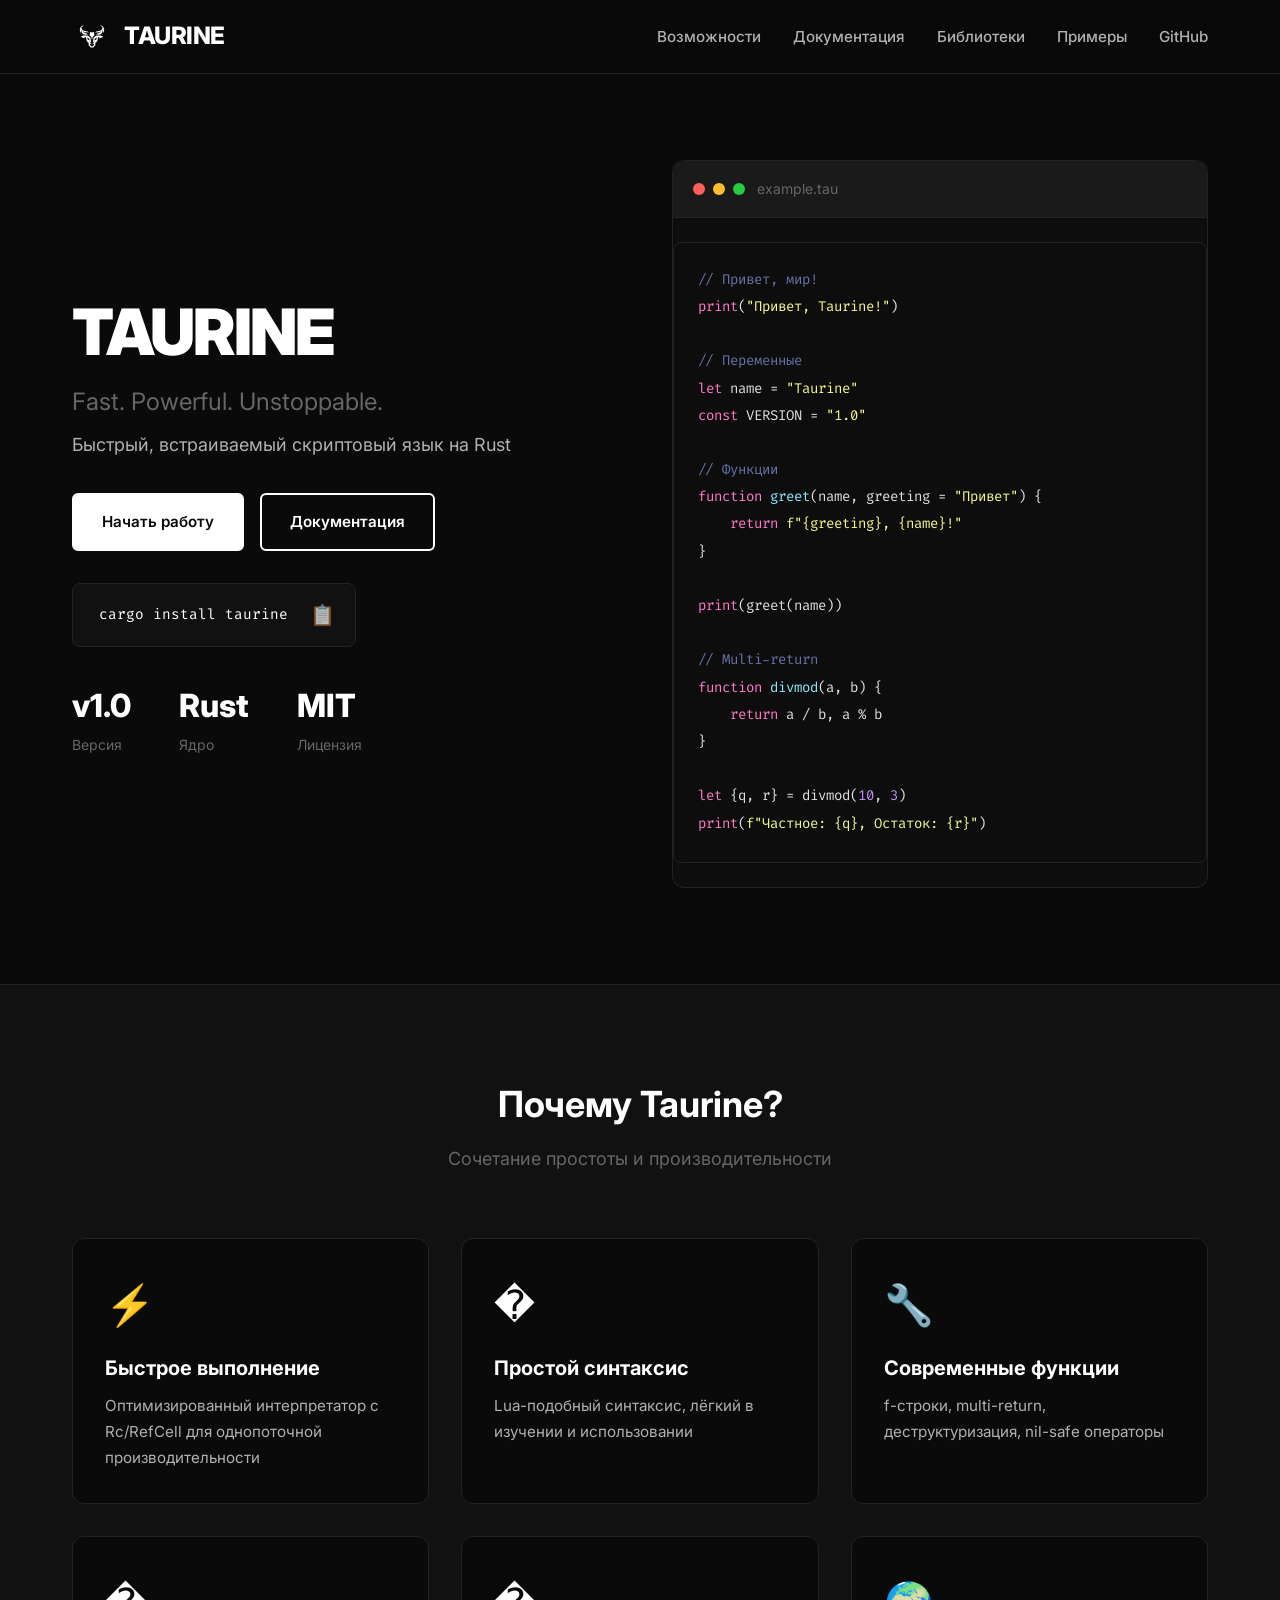
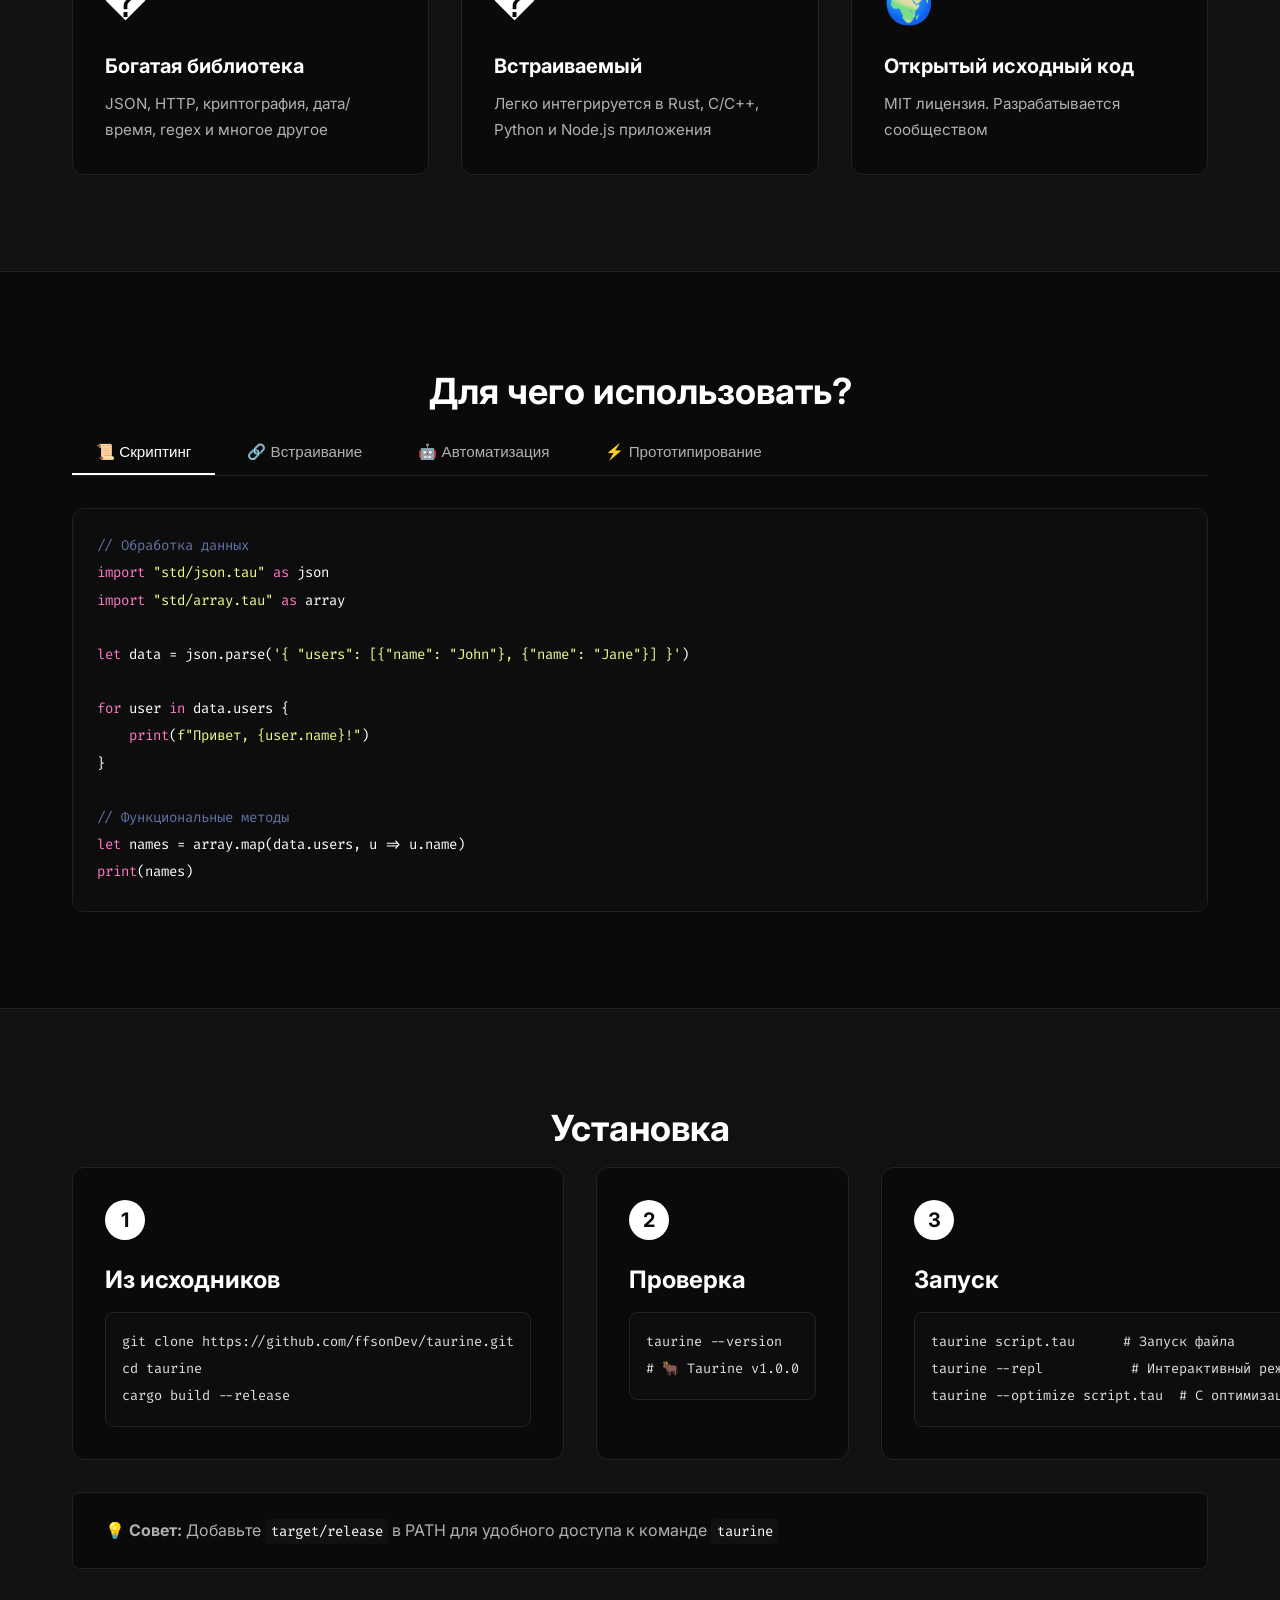
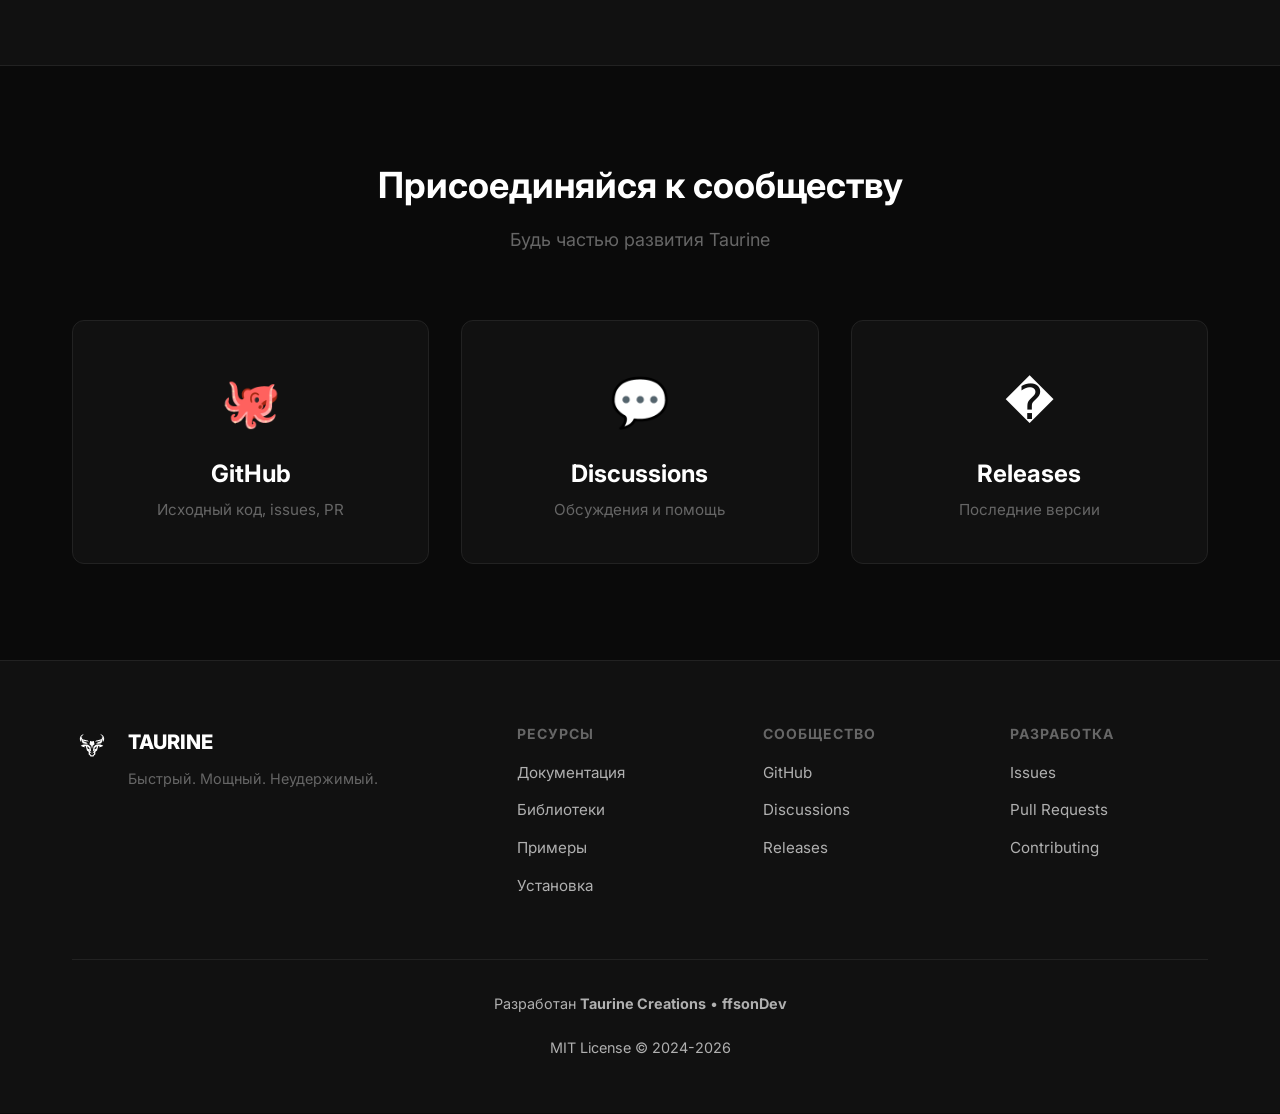
==== index.html @ 2ccf36e0 "Commit" ====
<!DOCTYPE html>
<html lang="ru">
<head>
    <meta charset="UTF-8">
    <meta name="viewport" content="width=device-width, initial-scale=1.0">
    <title>Taurine — Быстрый скриптовый язык на Rust</title>
    <meta name="description" content="Taurine — быстрый, встраиваемый скриптовый язык, реализованный на Rust. Простота Lua, производительность Rust.">
    <link rel="preconnect" href="https://fonts.googleapis.com">
    <link href="https://fonts.googleapis.com/css2?family=Inter:wght@400;500;600;700;800;900&family=Fira+Code:wght@400;500&display=swap" rel="stylesheet">
    <link rel="stylesheet" href="assets/css/style.css">
</head>
<body>
    <!-- Navigation -->
    <nav class="navbar">
        <div class="container">
            <a href="index.html" class="logo">
                <img src="assets/images/logo.svg" alt="Taurine Logo" class="logo-icon">
                <span>TAURINE</span>
            </a>
            <button class="mobile-menu-btn" onclick="toggleMenu()">☰</button>
            <ul class="nav-links" id="navLinks">
                <li><a href="#features">Возможности</a></li>
                <li><a href="docs/index.html">Документация</a></li>
                <li><a href="packages/index.html">Библиотеки</a></li>
                <li><a href="examples/index.html">Примеры</a></li>
                <li><a href="https://github.com/ffsonDev/taurine" target="_blank">GitHub</a></li>
            </ul>
        </div>
    </nav>

    <!-- Hero Section -->
    <section class="hero">
        <div class="container">
            <div class="hero-content">
                <h1 class="hero-title">TAURINE</h1>
                <p class="hero-tagline">Fast. Powerful. Unstoppable.</p>
                <p class="hero-subtitle">Быстрый, встраиваемый скриптовый язык на Rust</p>

                <div class="hero-buttons">
                    <a href="#install" class="btn btn-primary">Начать работу</a>
                    <a href="docs/index.html" class="btn btn-secondary">Документация</a>
                </div>

                <div class="install-command">
                    <code>cargo install taurine</code>
                    <button class="copy-btn" onclick="copyToClipboard(this)" title="Копировать">📋</button>
                </div>

                <div class="hero-stats">
                    <div class="stat">
                        <span class="stat-value">v1.0</span>
                        <span class="stat-label">Версия</span>
                    </div>
                    <div class="stat">
                        <span class="stat-value">Rust</span>
                        <span class="stat-label">Ядро</span>
                    </div>
                    <div class="stat">
                        <span class="stat-value">MIT</span>
                        <span class="stat-label">Лицензия</span>
                    </div>
                </div>
            </div>

            <div class="hero-code">
                <div class="code-header">
                    <div class="code-dots">
                        <span class="dot red"></span>
                        <span class="dot yellow"></span>
                        <span class="dot green"></span>
                    </div>
                    <span class="code-title">example.tau</span>
                </div>
                <pre><code class="language-taurine"><span class="comment">// Привет, мир!</span>
<span class="keyword">print</span>(<span class="string">"Привет, Taurine!"</span>)

<span class="comment">// Переменные</span>
<span class="keyword">let</span> name = <span class="string">"Taurine"</span>
<span class="keyword">const</span> VERSION = <span class="string">"1.0"</span>

<span class="comment">// Функции</span>
<span class="keyword">function</span> <span class="function">greet</span>(name, greeting = <span class="string">"Привет"</span>) {
    <span class="keyword">return</span> <span class="string">f"{greeting}, {name}!"</span>
}

<span class="keyword">print</span>(greet(name))

<span class="comment">// Multi-return</span>
<span class="keyword">function</span> <span class="function">divmod</span>(a, b) {
    <span class="keyword">return</span> a / b, a % b
}

<span class="keyword">let</span> {q, r} = divmod(<span class="number">10</span>, <span class="number">3</span>)
<span class="keyword">print</span>(<span class="string">f"Частное: {q}, Остаток: {r}"</span>)</code></pre>
            </div>
        </div>
    </section>

    <!-- Features Section -->
    <section id="features" class="features">
        <div class="container">
            <h2 class="section-title">Почему Taurine?</h2>
            <p class="section-subtitle">Сочетание простоты и производительности</p>

            <div class="features-grid">
                <div class="feature-card">
                    <div class="feature-icon">⚡</div>
                    <h3>Быстрое выполнение</h3>
                    <p>Оптимизированный интерпретатор с Rc/RefCell для однопоточной производительности</p>
                </div>

                <div class="feature-card">
                    <div class="feature-icon">�</div>
                    <h3>Простой синтаксис</h3>
                    <p>Lua-подобный синтаксис, лёгкий в изучении и использовании</p>
                </div>

                <div class="feature-card">
                    <div class="feature-icon">🔧</div>
                    <h3>Современные функции</h3>
                    <p>f-строки, multi-return, деструктуризация, nil-safe операторы</p>
                </div>

                <div class="feature-card">
                    <div class="feature-icon">�</div>
                    <h3>Богатая библиотека</h3>
                    <p>JSON, HTTP, криптография, дата/время, regex и многое другое</p>
                </div>

                <div class="feature-card">
                    <div class="feature-icon">�</div>
                    <h3>Встраиваемый</h3>
                    <p>Легко интегрируется в Rust, C/C++, Python и Node.js приложения</p>
                </div>

                <div class="feature-card">
                    <div class="feature-icon">🌍</div>
                    <h3>Открытый исходный код</h3>
                    <p>MIT лицензия. Разрабатывается сообществом</p>
                </div>
            </div>
        </div>
    </section>

    <!-- Code Examples Section -->
    <section class="examples-preview">
        <div class="container">
            <h2 class="section-title">Для чего использовать?</h2>

            <div class="tabs">
                <button class="tab-btn active" data-tab="scripting">📜 Скриптинг</button>
                <button class="tab-btn" data-tab="embedding">🔗 Встраивание</button>
                <button class="tab-btn" data-tab="automation">🤖 Автоматизация</button>
                <button class="tab-btn" data-tab="prototyping">⚡ Прототипирование</button>
            </div>

            <div class="tab-content">
                <div id="scripting" class="tab-pane active">
                    <div class="code-window">
                        <pre><code class="language-taurine"><span class="comment">// Обработка данных</span>
<span class="keyword">import</span> <span class="string">"std/json.tau"</span> <span class="keyword">as</span> json
<span class="keyword">import</span> <span class="string">"std/array.tau"</span> <span class="keyword">as</span> array

<span class="keyword">let</span> data = json.parse(<span class="string">'{ "users": [{"name": "John"}, {"name": "Jane"}] }'</span>)

<span class="keyword">for</span> user <span class="keyword">in</span> data.users {
    <span class="keyword">print</span>(<span class="string">f"Привет, {user.name}!"</span>)
}

<span class="comment">// Функциональные методы</span>
<span class="keyword">let</span> names = array.map(data.users, u => u.name)
<span class="keyword">print</span>(names)</code></pre>
                    </div>
                </div>

                <div id="embedding" class="tab-pane">
                    <div class="code-window">
                        <pre><code class="language-rust"><span class="comment">// Встраивание в Rust</span>
<span class="keyword">use</span> taurine::Interpreter;

<span class="keyword">fn</span> <span class="function">main</span>() -> Result&lt;(), String&gt; {
    <span class="keyword">let</span> <span class="keyword">mut</span> vm = Interpreter::new();

    <span class="comment">// Зарегистрировать Rust функцию</span>
    vm.register_fn(<span class="string">"rust_add"</span>, |a, b| a + b)?;

    <span class="comment">// Выполнить Taurine код</span>
    vm.run(<span class="string">r#"
        let result = rust_add(10, 20)
        print(f"Результат: {result}")
    "#</span>)?;

    <span class="prelude">Ok</span>(())
}</code></pre>
                    </div>
                </div>

                <div id="automation" class="tab-pane">
                    <div class="code-window">
                        <pre><code class="language-taurine"><span class="comment">// Автоматический бэкап</span>
<span class="keyword">import</span> <span class="string">"std/io.tau"</span> <span class="keyword">as</span> io
<span class="keyword">import</span> <span class="string">"std/date.tau"</span> <span class="keyword">as</span> date

<span class="keyword">let</span> backup_name = <span class="string">"backup_"</span> + date.format(date.now(), <span class="string">"%Y%m%d_%H%M%S"</span>) + <span class="string">".zip"</span>

io.copy(<span class="string">"data/"</span>, <span class="string">"backups/"</span> + backup_name)
<span class="keyword">print</span>(<span class="string">f"Бэкап создан: {backup_name}"</span>)</code></pre>
                    </div>
                </div>

                <div id="prototyping" class="tab-pane">
                    <div class="code-window">
                        <pre><code class="language-taurine"><span class="comment">// Быстрый прототип алгоритма</span>
<span class="keyword">function</span> <span class="function">quicksort</span>(arr) {
    <span class="keyword">if</span> #arr &lt;= <span class="number">1</span> { <span class="keyword">return</span> arr }

    <span class="keyword">let</span> pivot = arr[#arr / <span class="number">2</span>]
    <span class="keyword">let</span> left = []
    <span class="keyword">let</span> right = []

    <span class="keyword">for</span> i <span class="keyword">in</span> <span class="number">0</span>..#arr {
        <span class="keyword">if</span> i != #arr / <span class="number">2</span> {
            <span class="keyword">if</span> arr[i] &lt; pivot {
                array.push(left, arr[i])
            } <span class="keyword">else</span> {
                array.push(right, arr[i])
            }
        }
    }

    <span class="keyword">return</span> quicksort(left) + [pivot] + quicksort(right)
}</code></pre>
                    </div>
                </div>
            </div>
        </div>
    </section>

    <!-- Installation Section -->
    <section id="install" class="installation">
        <div class="container">
            <h2 class="section-title">Установка</h2>

            <div class="install-steps">
                <div class="install-step">
                    <div class="step-number">1</div>
                    <h3>Из исходников</h3>
                    <div class="code-block">
                        <pre><code>git clone https://github.com/ffsonDev/taurine.git
cd taurine
cargo build --release</code></pre>
                    </div>
                </div>

                <div class="install-step">
                    <div class="step-number">2</div>
                    <h3>Проверка</h3>
                    <div class="code-block">
                        <pre><code>taurine --version
# 🐂 Taurine v1.0.0</code></pre>
                    </div>
                </div>

                <div class="install-step">
                    <div class="step-number">3</div>
                    <h3>Запуск</h3>
                    <div class="code-block">
                        <pre><code>taurine script.tau      # Запуск файла
taurine --repl           # Интерактивный режим
taurine --optimize script.tau  # С оптимизацией</code></pre>
                    </div>
                </div>
            </div>

            <div class="install-note">
                <p>💡 <strong>Совет:</strong> Добавьте <code>target/release</code> в PATH для удобного доступа к команде <code>taurine</code></p>
            </div>
        </div>
    </section>

    <!-- Community Section -->
    <section class="community">
        <div class="container">
            <h2 class="section-title">Присоединяйся к сообществу</h2>
            <p class="section-subtitle">Будь частью развития Taurine</p>

            <div class="community-links">
                <a href="https://github.com/ffsonDev/taurine" class="community-card" target="_blank">
                    <div class="community-icon">🐙</div>
                    <h3>GitHub</h3>
                    <p>Исходный код, issues, PR</p>
                </a>

                <a href="https://github.com/ffsonDev/taurine/discussions" class="community-card" target="_blank">
                    <div class="community-icon">💬</div>
                    <h3>Discussions</h3>
                    <p>Обсуждения и помощь</p>
                </a>

                <a href="https://github.com/ffsonDev/taurine/releases" class="community-card" target="_blank">
                    <div class="community-icon">�</div>
                    <h3>Releases</h3>
                    <p>Последние версии</p>
                </a>
            </div>
        </div>
    </section>

    <!-- Footer -->
    <footer class="footer">
        <div class="container">
            <div class="footer-content">
                <div class="footer-brand">
                    <img src="assets/images/logo.svg" alt="Taurine Logo" class="logo-icon" style="width: 40px; height: 40px;">
                    <div class="footer-brand-text">
                        <span class="brand-name">TAURINE</span>
                        <p>Быстрый. Мощный. Неудержимый.</p>
                    </div>
                </div>

                <div class="footer-links">
                    <h4>Ресурсы</h4>
                    <a href="docs/index.html">Документация</a>
                    <a href="packages/index.html">Библиотеки</a>
                    <a href="examples/index.html">Примеры</a>
                    <a href="#install">Установка</a>
                </div>

                <div class="footer-links">
                    <h4>Сообщество</h4>
                    <a href="https://github.com/ffsonDev/taurine" target="_blank">GitHub</a>
                    <a href="https://github.com/ffsonDev/taurine/discussions" target="_blank">Discussions</a>
                    <a href="https://github.com/ffsonDev/taurine/releases" target="_blank">Releases</a>
                </div>

                <div class="footer-links">
                    <h4>Разработка</h4>
                    <a href="https://github.com/ffsonDev/taurine/issues" target="_blank">Issues</a>
                    <a href="https://github.com/ffsonDev/taurine/pulls" target="_blank">Pull Requests</a>
                    <a href="https://github.com/ffsonDev/taurine/blob/main/docs/CONTRIBUTING.md" target="_blank">Contributing</a>
                </div>
            </div>

            <div class="footer-bottom">
                <p>Разработан <strong>Taurine Creations</strong> • <strong>ffsonDev</strong></p>
                <p>MIT License © 2024-2026</p>
            </div>
        </div>
    </footer>

    <script src="assets/js/main.js"></script>
</body>
</html>
---- assets/css/style.css ----
/* Taurine Documentation - Dark Theme (Black & White) */

:root {
    --bg-primary: #0a0a0a;
    --bg-secondary: #111111;
    --bg-tertiary: #1a1a1a;
    --text-primary: #ffffff;
    --text-secondary: #b0b0b0;
    --text-muted: #666666;
    --border-color: #222222;
    --code-bg: #0d0d0d;
    --code-text: #e0e0e0;
    --accent: #ffffff;
    --link: #ffffff;
    --link-hover: #b0b0b0;
}

* {
    margin: 0;
    padding: 0;
    box-sizing: border-box;
}

html {
    scroll-behavior: smooth;
}

body {
    font-family: 'Inter', -apple-system, BlinkMacSystemFont, 'Segoe UI', Roboto, sans-serif;
    background: var(--bg-primary);
    color: var(--text-primary);
    line-height: 1.7;
    font-size: 16px;
}

/* Typography */
h1, h2, h3, h4, h5, h6 {
    font-weight: 700;
    line-height: 1.3;
    margin-bottom: 1rem;
    color: var(--text-primary);
}

h1 { font-size: 3rem; }
h2 { font-size: 2.25rem; }
h3 { font-size: 1.5rem; }
h4 { font-size: 1.25rem; }

p {
    margin-bottom: 1.25rem;
    color: var(--text-secondary);
}

a {
    color: var(--link);
    text-decoration: underline;
    text-underline-offset: 3px;
    transition: color 0.2s;
}

a:hover {
    color: var(--link-hover);
}

/* Container */
.container {
    max-width: 1200px;
    margin: 0 auto;
    padding: 0 2rem;
}

/* Navigation */
.navbar {
    position: fixed;
    top: 0;
    left: 0;
    right: 0;
    background: rgba(10, 10, 10, 0.95);
    backdrop-filter: blur(10px);
    border-bottom: 1px solid var(--border-color);
    z-index: 1000;
    padding: 1rem 0;
}

.navbar .container {
    display: flex;
    justify-content: space-between;
    align-items: center;
}

.logo {
    display: flex;
    align-items: center;
    gap: 0.75rem;
    text-decoration: none;
    color: var(--text-primary);
    font-weight: 800;
    font-size: 1.5rem;
    letter-spacing: -0.5px;
}

.logo:hover {
    color: var(--text-primary);
}

.logo-icon {
    width: 40px;
    height: 40px;
    fill: var(--text-primary);
}

.nav-links {
    display: flex;
    list-style: none;
    gap: 2rem;
}

.nav-links a {
    text-decoration: none;
    color: var(--text-secondary);
    font-weight: 500;
    font-size: 0.95rem;
    transition: color 0.2s;
}

.nav-links a:hover {
    color: var(--text-primary);
}

.mobile-menu-btn {
    display: none;
    background: none;
    border: none;
    font-size: 1.5rem;
    cursor: pointer;
    color: var(--text-primary);
}

/* Hero Section */
.hero {
    padding: 10rem 0 6rem;
    background: var(--bg-primary);
}

.hero .container {
    display: grid;
    grid-template-columns: 1fr 1fr;
    gap: 4rem;
    align-items: center;
}

.hero-title {
    font-size: 4rem;
    font-weight: 900;
    letter-spacing: -2px;
    margin-bottom: 0.5rem;
}

.hero-tagline {
    font-size: 1.5rem;
    color: var(--text-muted);
    margin-bottom: 0.5rem;
}

.hero-subtitle {
    font-size: 1.125rem;
    color: var(--text-secondary);
    margin-bottom: 2rem;
}

.hero-buttons {
    display: flex;
    gap: 1rem;
    margin-bottom: 2rem;
}

.btn {
    display: inline-block;
    padding: 0.875rem 1.75rem;
    border-radius: 6px;
    font-weight: 600;
    font-size: 0.95rem;
    text-decoration: none;
    transition: all 0.2s;
    cursor: pointer;
    border: 2px solid var(--accent);
}

.btn-primary {
    background: var(--accent);
    color: var(--bg-primary);
}

.btn-primary:hover {
    background: var(--text-secondary);
    border-color: var(--text-secondary);
    color: var(--bg-primary);
}

.btn-secondary {
    background: transparent;
    color: var(--accent);
}

.btn-secondary:hover {
    background: var(--bg-secondary);
}

.install-command {
    display: flex;
    align-items: center;
    gap: 1rem;
    background: var(--bg-secondary);
    border: 1px solid var(--border-color);
    padding: 1rem 1.25rem;
    border-radius: 8px;
    max-width: fit-content;
    margin-bottom: 2rem;
}

.install-command code {
    font-family: 'Fira Code', monospace;
    color: var(--text-primary);
    font-size: 0.9rem;
}

.copy-btn {
    background: none;
    border: none;
    cursor: pointer;
    font-size: 1.25rem;
    opacity: 0.7;
    transition: opacity 0.2s;
}

.copy-btn:hover {
    opacity: 1;
}

.hero-stats {
    display: flex;
    gap: 3rem;
}

.stat {
    display: flex;
    flex-direction: column;
}

.stat-value {
    font-size: 2rem;
    font-weight: 800;
    color: var(--text-primary);
}

.stat-label {
    font-size: 0.875rem;
    color: var(--text-muted);
}

/* Code Window */
.hero-code {
    background: var(--code-bg);
    border: 1px solid var(--border-color);
    border-radius: 12px;
    overflow: hidden;
}

.code-header {
    display: flex;
    align-items: center;
    gap: 0.75rem;
    padding: 1rem 1.25rem;
    background: var(--bg-tertiary);
    border-bottom: 1px solid var(--border-color);
}

.code-dots {
    display: flex;
    gap: 0.5rem;
}

.dot {
    width: 12px;
    height: 12px;
    border-radius: 50%;
}

.dot.red { background: #ff5f56; }
.dot.yellow { background: #ffbd2e; }
.dot.green { background: #27ca40; }

.code-title {
    color: var(--text-muted);
    font-size: 0.875rem;
}

.hero-code pre {
    padding: 1.5rem;
    overflow-x: auto;
}

.hero-code code {
    font-family: 'Fira Code', monospace;
    font-size: 0.875rem;
    line-height: 1.8;
    color: var(--code-text);
}

/* Syntax Highlighting - Dark Theme */
.keyword { color: #ff79c6; }
.string { color: #f1fa8c; }
.number { color: #bd93f9; }
.comment { color: #6272a4; }
.function { color: #8be9fd; }

/* Features Section */
.features {
    padding: 6rem 0;
    background: var(--bg-secondary);
    border-top: 1px solid var(--border-color);
    border-bottom: 1px solid var(--border-color);
}

.section-title {
    text-align: center;
    margin-bottom: 1rem;
}

.section-subtitle {
    text-align: center;
    color: var(--text-muted);
    font-size: 1.125rem;
    margin-bottom: 4rem;
}

.features-grid {
    display: grid;
    grid-template-columns: repeat(3, 1fr);
    gap: 2rem;
}

.feature-card {
    background: var(--bg-primary);
    padding: 2rem;
    border-radius: 12px;
    border: 1px solid var(--border-color);
    transition: transform 0.2s, border-color 0.2s;
}

.feature-card:hover {
    transform: translateY(-4px);
    border-color: var(--text-muted);
}

.feature-icon {
    font-size: 2.5rem;
    margin-bottom: 1rem;
}

.feature-card h3 {
    font-size: 1.25rem;
    margin-bottom: 0.75rem;
}

.feature-card p {
    color: var(--text-secondary);
    font-size: 0.95rem;
    margin-bottom: 0;
}

/* Documentation Layout */
.docs-layout {
    display: grid;
    grid-template-columns: 280px 1fr;
    gap: 3rem;
    padding-top: 5rem;
    min-height: 100vh;
}

.docs-sidebar {
    position: sticky;
    top: 5rem;
    height: calc(100vh - 6rem);
    overflow-y: auto;
    padding-right: 1.5rem;
    border-right: 1px solid var(--border-color);
}

.docs-sidebar::-webkit-scrollbar {
    width: 6px;
}

.docs-sidebar::-webkit-scrollbar-track {
    background: var(--bg-secondary);
}

.docs-sidebar::-webkit-scrollbar-thumb {
    background: var(--border-color);
    border-radius: 3px;
}

.sidebar-section {
    margin-bottom: 2rem;
}

.sidebar-title {
    font-size: 0.75rem;
    font-weight: 700;
    text-transform: uppercase;
    letter-spacing: 1px;
    color: var(--text-muted);
    margin-bottom: 1rem;
}

.sidebar-links {
    list-style: none;
}

.sidebar-links li {
    margin-bottom: 0.5rem;
}

.sidebar-links a {
    display: block;
    padding: 0.5rem 0;
    text-decoration: none;
    color: var(--text-secondary);
    font-size: 0.95rem;
    transition: color 0.2s;
}

.sidebar-links a:hover,
.sidebar-links a.active {
    color: var(--text-primary);
}

.docs-content {
    padding: 2rem 0 4rem;
    max-width: 100%;
}

.docs-content h1 {
    margin-bottom: 1.5rem;
    padding-bottom: 1rem;
    border-bottom: 1px solid var(--border-color);
}

.docs-content h2 {
    margin-top: 3rem;
    margin-bottom: 1.5rem;
    padding-bottom: 0.75rem;
    border-bottom: 1px solid var(--border-color);
}

.docs-content h3 {
    margin-top: 2rem;
    margin-bottom: 1rem;
}

/* Code Blocks */
pre {
    background: var(--code-bg);
    color: var(--code-text);
    padding: 1.5rem;
    border-radius: 8px;
    border: 1px solid var(--border-color);
    overflow-x: auto;
    margin: 1.5rem 0;
}

pre code {
    font-family: 'Fira Code', monospace;
    font-size: 0.875rem;
    line-height: 1.8;
}

code {
    font-family: 'Fira Code', monospace;
    font-size: 0.875em;
    background: var(--bg-secondary);
    padding: 0.2em 0.4em;
    border-radius: 4px;
    color: var(--text-primary);
}

pre code {
    background: none;
    padding: 0;
}

/* Tables */
table {
    width: 100%;
    border-collapse: collapse;
    margin: 1.5rem 0;
    font-size: 0.95rem;
}

th, td {
    padding: 0.875rem 1rem;
    text-align: left;
    border-bottom: 1px solid var(--border-color);
}

th {
    background: var(--bg-secondary);
    font-weight: 600;
    color: var(--text-primary);
}

td {
    color: var(--text-secondary);
}

tr:hover {
    background: var(--bg-secondary);
}

/* Examples Preview */
.examples-preview {
    padding: 6rem 0;
    background: var(--bg-primary);
}

.tabs {
    display: flex;
    gap: 0.5rem;
    margin-bottom: 2rem;
    border-bottom: 1px solid var(--border-color);
}

.tab-btn {
    padding: 0.75rem 1.5rem;
    background: none;
    border: none;
    border-bottom: 2px solid transparent;
    cursor: pointer;
    font-size: 0.95rem;
    font-weight: 500;
    color: var(--text-secondary);
    transition: all 0.2s;
}

.tab-btn:hover {
    color: var(--text-primary);
}

.tab-btn.active {
    color: var(--text-primary);
    border-bottom-color: var(--accent);
}

.tab-content {
    position: relative;
}

.tab-pane {
    display: none;
}

.tab-pane.active {
    display: block;
}

.code-window {
    background: var(--code-bg);
    border: 1px solid var(--border-color);
    border-radius: 12px;
    overflow: hidden;
}

.code-window pre {
    margin: 0;
    padding: 1.5rem;
    border: none;
}

/* Installation Section */
.installation {
    padding: 6rem 0;
    background: var(--bg-secondary);
    border-top: 1px solid var(--border-color);
    border-bottom: 1px solid var(--border-color);
}

.install-steps {
    display: grid;
    grid-template-columns: repeat(3, 1fr);
    gap: 2rem;
    margin-bottom: 2rem;
}

.install-step {
    background: var(--bg-primary);
    padding: 2rem;
    border-radius: 12px;
    border: 1px solid var(--border-color);
}

.step-number {
    width: 40px;
    height: 40px;
    background: var(--accent);
    color: var(--bg-primary);
    border-radius: 50%;
    display: flex;
    align-items: center;
    justify-content: center;
    font-weight: 700;
    font-size: 1.25rem;
    margin-bottom: 1.5rem;
}

.install-step h3 {
    margin-bottom: 1rem;
}

.code-block {
    background: var(--code-bg);
    border-radius: 8px;
    padding: 1rem;
    border: 1px solid var(--border-color);
    overflow-x: auto;
}

.code-block pre {
    margin: 0;
    padding: 0;
    background: none;
    border: none;
}

.code-block code {
    color: var(--code-text);
    font-size: 0.85rem;
}

.install-note {
    background: var(--bg-primary);
    padding: 1.5rem 2rem;
    border-radius: 8px;
    border: 1px solid var(--border-color);
}

.install-note p {
    margin: 0;
}

/* Community Section */
.community {
    padding: 6rem 0;
    background: var(--bg-primary);
}

.community-links {
    display: grid;
    grid-template-columns: repeat(3, 1fr);
    gap: 2rem;
    margin-top: 3rem;
}

.community-card {
    display: flex;
    flex-direction: column;
    align-items: center;
    text-align: center;
    padding: 2.5rem 2rem;
    background: var(--bg-secondary);
    border-radius: 12px;
    border: 1px solid var(--border-color);
    text-decoration: none;
    transition: all 0.2s;
}

.community-card:hover {
    transform: translateY(-4px);
    border-color: var(--text-muted);
}

.community-card .community-icon {
    font-size: 3rem;
    margin-bottom: 1rem;
}

.community-card h3 {
    margin-bottom: 0.5rem;
    color: var(--text-primary);
}

.community-card p {
    color: var(--text-muted);
    font-size: 0.95rem;
    margin: 0;
}

/* Footer */
.footer {
    background: var(--bg-secondary);
    color: var(--text-secondary);
    padding: 4rem 0 2rem;
    border-top: 1px solid var(--border-color);
}

.footer-content {
    display: grid;
    grid-template-columns: 2fr 1fr 1fr 1fr;
    gap: 3rem;
    margin-bottom: 3rem;
}

.footer-brand {
    display: flex;
    gap: 1rem;
}

.footer-brand-text .brand-name {
    display: block;
    font-weight: 800;
    font-size: 1.25rem;
    color: var(--text-primary);
    margin-bottom: 0.5rem;
}

.footer-brand-text p {
    color: var(--text-muted);
    font-size: 0.9rem;
    margin: 0;
}

.footer-links h4 {
    font-size: 0.875rem;
    text-transform: uppercase;
    letter-spacing: 1px;
    margin-bottom: 1rem;
    color: var(--text-muted);
}

.footer-links a {
    display: block;
    color: var(--text-secondary);
    text-decoration: none;
    font-size: 0.95rem;
    margin-bottom: 0.75rem;
    transition: color 0.2s;
}

.footer-links a:hover {
    color: var(--text-primary);
}

.footer-bottom {
    padding-top: 2rem;
    border-top: 1px solid var(--border-color);
    text-align: center;
    color: var(--text-muted);
    font-size: 0.9rem;
}

/* Page Header */
.page-header {
    padding: 8rem 0 4rem;
    background: var(--bg-secondary);
    border-bottom: 1px solid var(--border-color);
}

.page-header h1 {
    margin-bottom: 0.5rem;
}

.page-header p {
    color: var(--text-muted);
    font-size: 1.125rem;
    margin: 0;
}

/* Library Grid */
.library-grid {
    display: grid;
    grid-template-columns: repeat(2, 1fr);
    gap: 1.5rem;
    margin: 2rem 0;
}

.library-card {
    background: var(--bg-secondary);
    border: 1px solid var(--border-color);
    border-radius: 8px;
    padding: 1.5rem;
    transition: all 0.2s;
}

.library-card:hover {
    border-color: var(--text-muted);
}

.library-card h3 {
    margin-bottom: 0.5rem;
    font-size: 1.125rem;
}

.library-card code {
    font-size: 0.8rem;
    color: var(--text-muted);
}

.library-card p {
    font-size: 0.95rem;
    margin-bottom: 1rem;
}

.library-card a {
    font-size: 0.9rem;
    font-weight: 500;
}

/* Example Cards */
.example-grid {
    display: grid;
    grid-template-columns: repeat(2, 1fr);
    gap: 1.5rem;
}

.example-card {
    background: var(--bg-secondary);
    border: 1px solid var(--border-color);
    border-radius: 8px;
    overflow: hidden;
    transition: all 0.2s;
}

.example-card:hover {
    border-color: var(--text-muted);
}

.example-card-header {
    padding: 1rem 1.5rem;
    background: var(--bg-tertiary);
    border-bottom: 1px solid var(--border-color);
}

.example-card-header h3 {
    margin: 0;
    font-size: 1rem;
}

.example-card-body {
    padding: 1.5rem;
}

.example-card-body pre {
    margin: 0;
    padding: 1rem;
    font-size: 0.8rem;
    max-height: 300px;
    overflow-y: auto;
}

/* API Reference */
.api-section {
    margin: 3rem 0;
    max-width: 900px;
}

.api-function {
    background: var(--bg-secondary);
    border: 1px solid var(--border-color);
    border-radius: 8px;
    padding: 1.5rem;
    margin: 1.5rem 0;
}

.api-function h4 {
    font-family: 'Fira Code', monospace;
    font-size: 0.95rem;
    margin-bottom: 0.75rem;
}

.api-function code {
    background: var(--code-bg);
    color: var(--code-text);
    padding: 0.2em 0.5em;
    border-radius: 4px;
}

.api-function p {
    font-size: 0.95rem;
    margin-bottom: 1rem;
}

.api-params {
    margin-top: 1rem;
}

.api-params h5 {
    font-size: 0.875rem;
    margin-bottom: 0.5rem;
    color: var(--text-muted);
}

.api-params table {
    font-size: 0.9rem;
    margin: 0;
}

/* Breadcrumb */
.breadcrumb {
    display: flex;
    gap: 0.5rem;
    align-items: center;
    font-size: 0.875rem;
    color: var(--text-muted);
    margin-bottom: 2rem;
}

.breadcrumb a {
    color: var(--text-muted);
}

.breadcrumb .separator {
    opacity: 0.5;
}

/* Mobile Sidebar Toggle */
.mobile-sidebar-toggle {
    display: none;
    position: sticky;
    top: 5rem;
    left: 0;
    right: 0;
    background: var(--bg-secondary);
    border: 1px solid var(--border-color);
    color: var(--text-primary);
    padding: 0.75rem 1rem;
    margin: 0 0 1rem 0;
    border-radius: 8px;
    font-size: 0.95rem;
    font-weight: 500;
    cursor: pointer;
    z-index: 50;
    transition: all 0.2s;
}

.mobile-sidebar-toggle:hover {
    background: var(--bg-tertiary);
    border-color: var(--text-muted);
}

@media (max-width: 768px) {
    .mobile-sidebar-toggle {
        display: block;
    }

    .docs-sidebar {
        display: none;
    }

    .docs-sidebar.active {
        display: block;
    }
}

/* Source Code Modal */
.source-modal {
    display: none;
    position: fixed;
    top: 0;
    left: 0;
    right: 0;
    bottom: 0;
    background: rgba(0, 0, 0, 0.9);
    z-index: 2000;
    overflow: auto;
}

.source-modal.active {
    display: block;
}

.source-modal-content {
    background: var(--bg-primary);
    margin: 2rem auto;
    max-width: 1400px;
    border-radius: 8px;
    overflow: hidden;
    border: 1px solid var(--border-color);
}

.source-modal-header {
    display: flex;
    justify-content: space-between;
    align-items: center;
    padding: 1rem 1.5rem;
    background: var(--bg-secondary);
    border-bottom: 1px solid var(--border-color);
}

.source-modal-header h3 {
    margin: 0;
    font-size: 1rem;
}

.source-close {
    background: none;
    border: none;
    color: var(--text-secondary);
    font-size: 1.5rem;
    cursor: pointer;
}

.source-close:hover {
    color: var(--text-primary);
}

.source-modal-body {
    padding: 0;
}

.source-modal-body pre {
    margin: 0;
    border-radius: 0;
    border: none;
    max-height: 70vh;
    overflow: auto;
}

.source-btn {
    position: fixed;
    bottom: 2rem;
    right: 2rem;
    background: var(--bg-secondary);
    border: 1px solid var(--border-color);
    color: var(--text-secondary);
    padding: 0.75rem 1rem;
    border-radius: 8px;
    cursor: pointer;
    font-size: 0.875rem;
    z-index: 100;
    transition: all 0.2s;
}

.source-btn:hover {
    color: var(--text-primary);
    border-color: var(--text-muted);
}

/* Responsive */
@media (max-width: 1024px) {
    .hero .container {
        grid-template-columns: 1fr;
        gap: 2rem;
    }

    .hero-code {
        order: -1;
    }

    .hero-title {
        font-size: 3rem;
    }

    .features-grid {
        grid-template-columns: repeat(2, 1fr);
        gap: 1.5rem;
    }

    .install-steps {
        grid-template-columns: 1fr;
        gap: 1.5rem;
    }

    .community-links {
        grid-template-columns: 1fr;
        gap: 1.5rem;
    }

    .footer-content {
        grid-template-columns: 1fr 1fr;
        gap: 2rem;
    }

    .library-grid {
        grid-template-columns: 1fr;
    }

    .api-section {
        margin: 2rem 0;
    }
}

@media (max-width: 768px) {
    /* Navigation */
    .nav-links {
        display: none;
        position: absolute;
        top: 100%;
        left: 0;
        right: 0;
        background: var(--bg-primary);
        flex-direction: column;
        padding: 1rem 2rem;
        gap: 1rem;
        border-bottom: 1px solid var(--border-color);
        box-shadow: 0 4px 6px rgba(0, 0, 0, 0.3);
    }

    .nav-links.active {
        display: flex;
    }

    .mobile-menu-btn {
        display: block;
        padding: 0.5rem;
        background: none;
        border: none;
        color: var(--text-primary);
        font-size: 1.5rem;
        cursor: pointer;
    }

    /* Hero */
    .hero {
        padding: 8rem 0 4rem;
    }

    .hero-title {
        font-size: 2.5rem;
        letter-spacing: -1px;
    }

    .hero-tagline {
        font-size: 1.25rem;
    }

    .hero-subtitle {
        font-size: 1rem;
    }

    .hero-buttons {
        flex-direction: column;
        gap: 0.75rem;
    }

    .btn {
        width: 100%;
        text-align: center;
        padding: 0.75rem 1.5rem;
    }

    .install-command {
        flex-wrap: wrap;
        width: 100%;
    }

    .install-command code {
        font-size: 0.8rem;
        word-break: break-all;
    }

    .hero-stats {
        gap: 1.5rem;
    }

    .stat-value {
        font-size: 1.5rem;
    }

    .stat-label {
        font-size: 0.8rem;
    }

    /* Code Window */
    .hero-code {
        font-size: 0.8rem;
    }

    .hero-code pre {
        padding: 1rem;
        font-size: 0.75rem;
    }

    /* Features */
    .features {
        padding: 4rem 0;
    }

    .section-title {
        font-size: 1.75rem;
    }

    .section-subtitle {
        font-size: 1rem;
    }

    .features-grid {
        grid-template-columns: 1fr;
        gap: 1.5rem;
    }

    .feature-card {
        padding: 1.5rem;
    }

    /* Tabs */
    .tabs {
        overflow-x: auto;
        -webkit-overflow-scrolling: touch;
        gap: 0.25rem;
        padding-bottom: 0.5rem;
    }

    .tab-btn {
        padding: 0.5rem 1rem;
        font-size: 0.875rem;
        white-space: nowrap;
    }

    /* Installation */
    .installation {
        padding: 4rem 0;
    }

    .install-steps {
        grid-template-columns: 1fr;
        gap: 1.5rem;
    }

    .install-step {
        padding: 1.5rem;
    }

    .step-number {
        width: 36px;
        height: 36px;
        font-size: 1.125rem;
    }

    .code-block pre {
        font-size: 0.75rem;
    }

    /* Community */
    .community {
        padding: 4rem 0;
    }

    .community-links {
        grid-template-columns: 1fr;
        gap: 1.5rem;
    }

    .community-card {
        padding: 2rem 1.5rem;
    }

    /* Footer */
    .footer {
        padding: 3rem 0 1.5rem;
    }

    .footer-content {
        grid-template-columns: 1fr;
        text-align: center;
        gap: 2rem;
    }

    .footer-brand {
        justify-content: center;
        flex-direction: column;
        align-items: center;
        gap: 0.75rem;
    }

    .footer-links {
        text-align: center;
    }

    .footer-links h4 {
        margin-bottom: 0.75rem;
    }

    .footer-links a {
        margin-bottom: 0.5rem;
    }

    /* Documentation Layout */
    .docs-layout {
        grid-template-columns: 1fr;
        gap: 0;
        padding-top: 4rem;
    }

    .docs-sidebar {
        display: none;
        position: fixed;
        top: 0;
        left: 0;
        right: 0;
        bottom: 0;
        background: var(--bg-primary);
        z-index: 99;
        padding: 5rem 1.5rem 1.5rem;
        overflow-y: auto;
    }

    .docs-sidebar.active {
        display: block;
    }

    .docs-content {
        padding: 1.5rem 1rem 3rem;
    }

    .docs-content h1 {
        font-size: 2rem;
    }

    .docs-content h2 {
        font-size: 1.5rem;
        margin-top: 2rem;
    }

    .docs-content h3 {
        font-size: 1.25rem;
    }

    .breadcrumb {
        font-size: 0.8rem;
        flex-wrap: wrap;
    }

    /* Code Blocks */
    pre {
        padding: 1rem;
        font-size: 0.8rem;
        overflow-x: auto;
        -webkit-overflow-scrolling: touch;
    }

    pre code {
        font-size: 0.75rem;
        min-width: 100%;
    }

    code {
        font-size: 0.8em;
        word-break: break-word;
    }

    /* Tables */
    table {
        font-size: 0.85rem;
        display: block;
        overflow-x: auto;
        -webkit-overflow-scrolling: touch;
    }

    th, td {
        padding: 0.75rem 0.5rem;
    }

    /* Library & Example Grids */
    .library-grid,
    .example-grid {
        grid-template-columns: 1fr;
        gap: 1rem;
    }

    .library-card,
    .example-card {
        padding: 1.25rem;
    }

    .example-card-body pre {
        max-height: 250px;
        font-size: 0.7rem;
    }

    /* API Functions */
    .api-function {
        padding: 1.25rem;
    }

    .api-function h4 {
        font-size: 0.875rem;
    }

    .api-function code {
        font-size: 0.75rem;
        word-break: break-word;
    }

    /* Page Header */
    .page-header {
        padding: 6rem 0 3rem;
    }

    .page-header h1 {
        font-size: 2rem;
    }

    .page-header p {
        font-size: 1rem;
    }

    /* Container */
    .container {
        padding: 0 1rem;
    }
}

@media (max-width: 480px) {
    /* Typography */
    html {
        font-size: 14px;
    }

    .hero-title {
        font-size: 2rem;
    }

    .hero-tagline {
        font-size: 1rem;
    }

    /* Buttons */
    .btn {
        padding: 0.625rem 1.25rem;
        font-size: 0.875rem;
    }

    /* Code */
    .hero-code pre {
        padding: 0.75rem;
        font-size: 0.7rem;
    }

    .code-header {
        padding: 0.75rem 1rem;
    }

    .code-title {
        font-size: 0.8rem;
    }

    .dot {
        width: 10px;
        height: 10px;
    }

    /* Cards */
    .feature-card,
    .library-card,
    .example-card,
    .community-card {
        padding: 1.25rem;
    }

    /* Footer */
    .footer-brand-text .brand-name {
        font-size: 1.125rem;
    }

    .footer-bottom p {
        font-size: 0.8rem;
    }
}

/* Touch-friendly interactive elements */
@media (hover: none) and (pointer: coarse) {
    .btn,
    .tab-btn,
    .copy-btn,
    .mobile-menu-btn,
    .community-card,
    .library-card a,
    .sidebar-links a {
        min-height: 44px;
        min-width: 44px;
    }

    .sidebar-links a {
        padding: 0.75rem 0;
    }
}

/* Print Styles */
@media print {
    .navbar,
    .hero-buttons,
    .install-command,
    .community,
    .footer,
    .mobile-menu-btn {
        display: none;
    }

    .docs-layout {
        display: block;
    }

    .docs-sidebar {
        display: none;
    }

    .docs-content {
        max-width: 100%;
        padding: 0;
    }

    pre {
        page-break-inside: avoid;
        font-size: 8pt;
    }

    a {
        text-decoration: none;
        color: #000;
    }

    body {
        background: #fff;
        color: #000;
    }
}
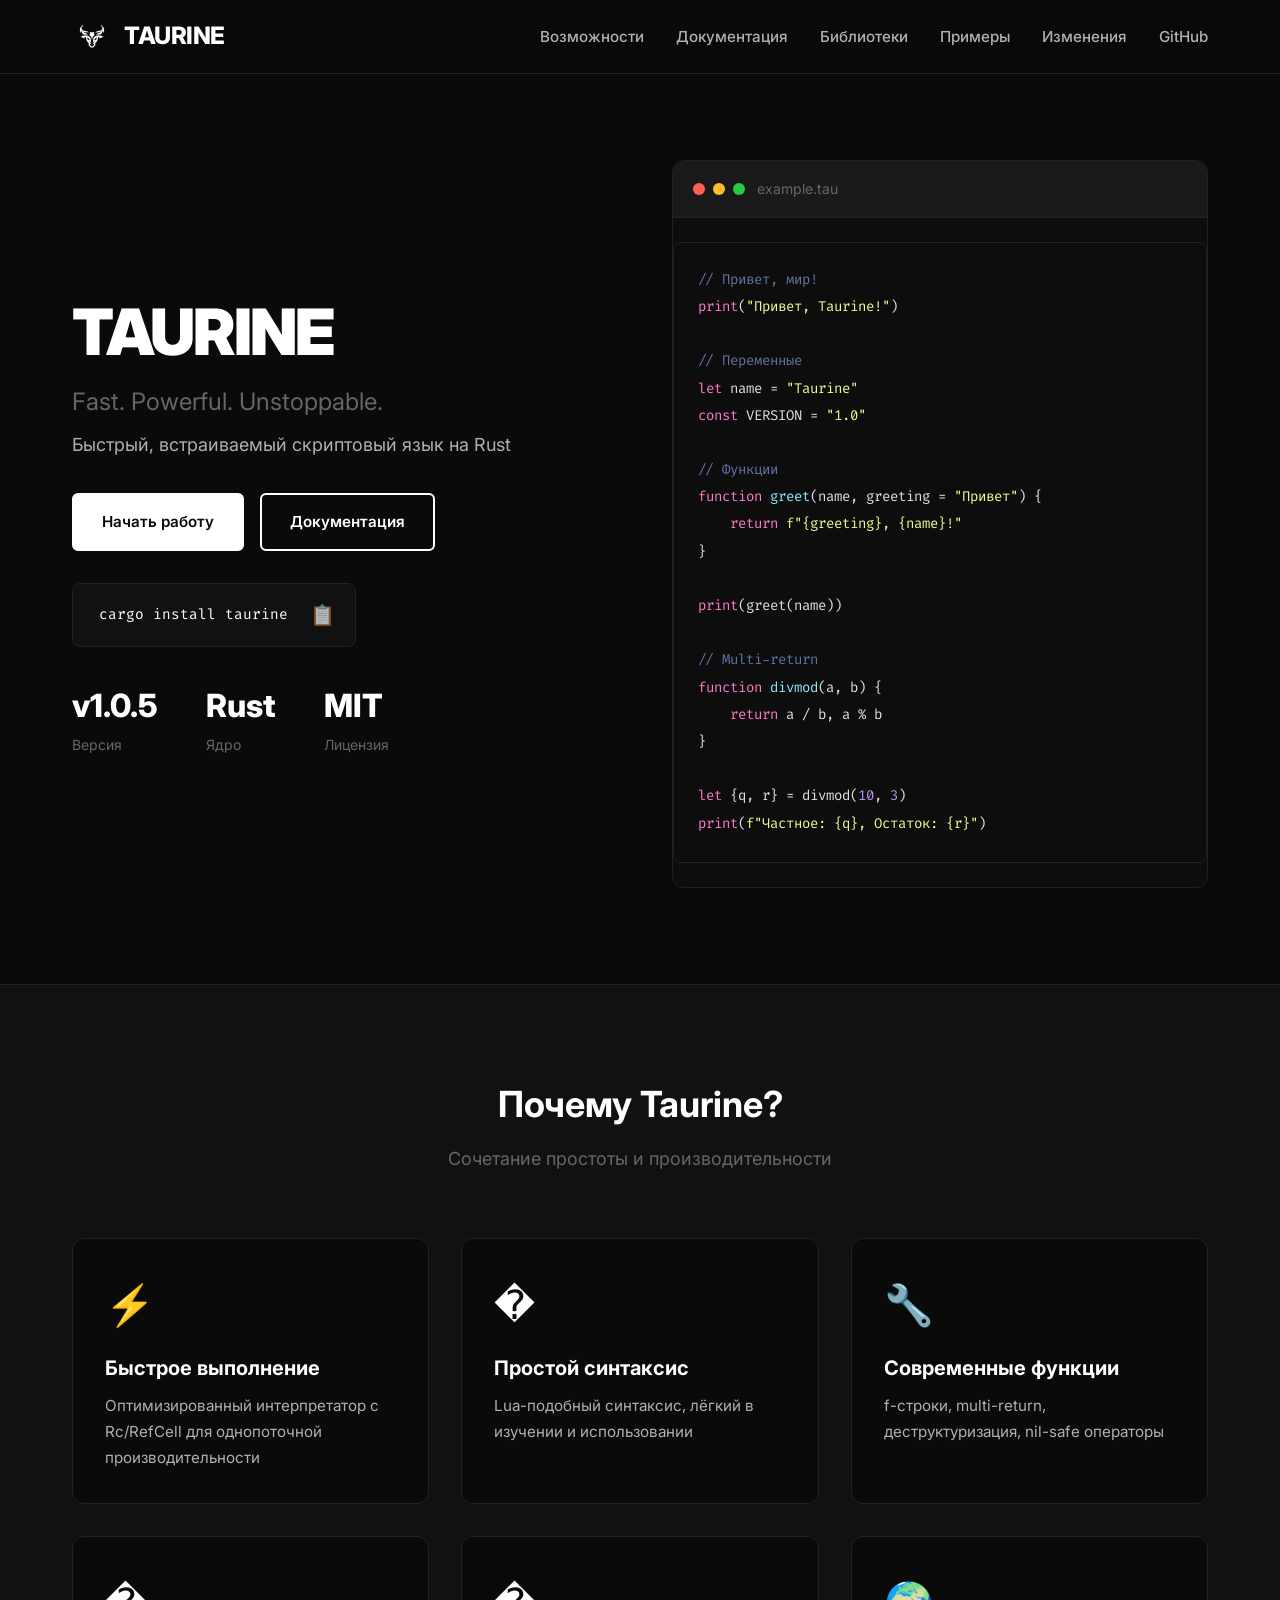
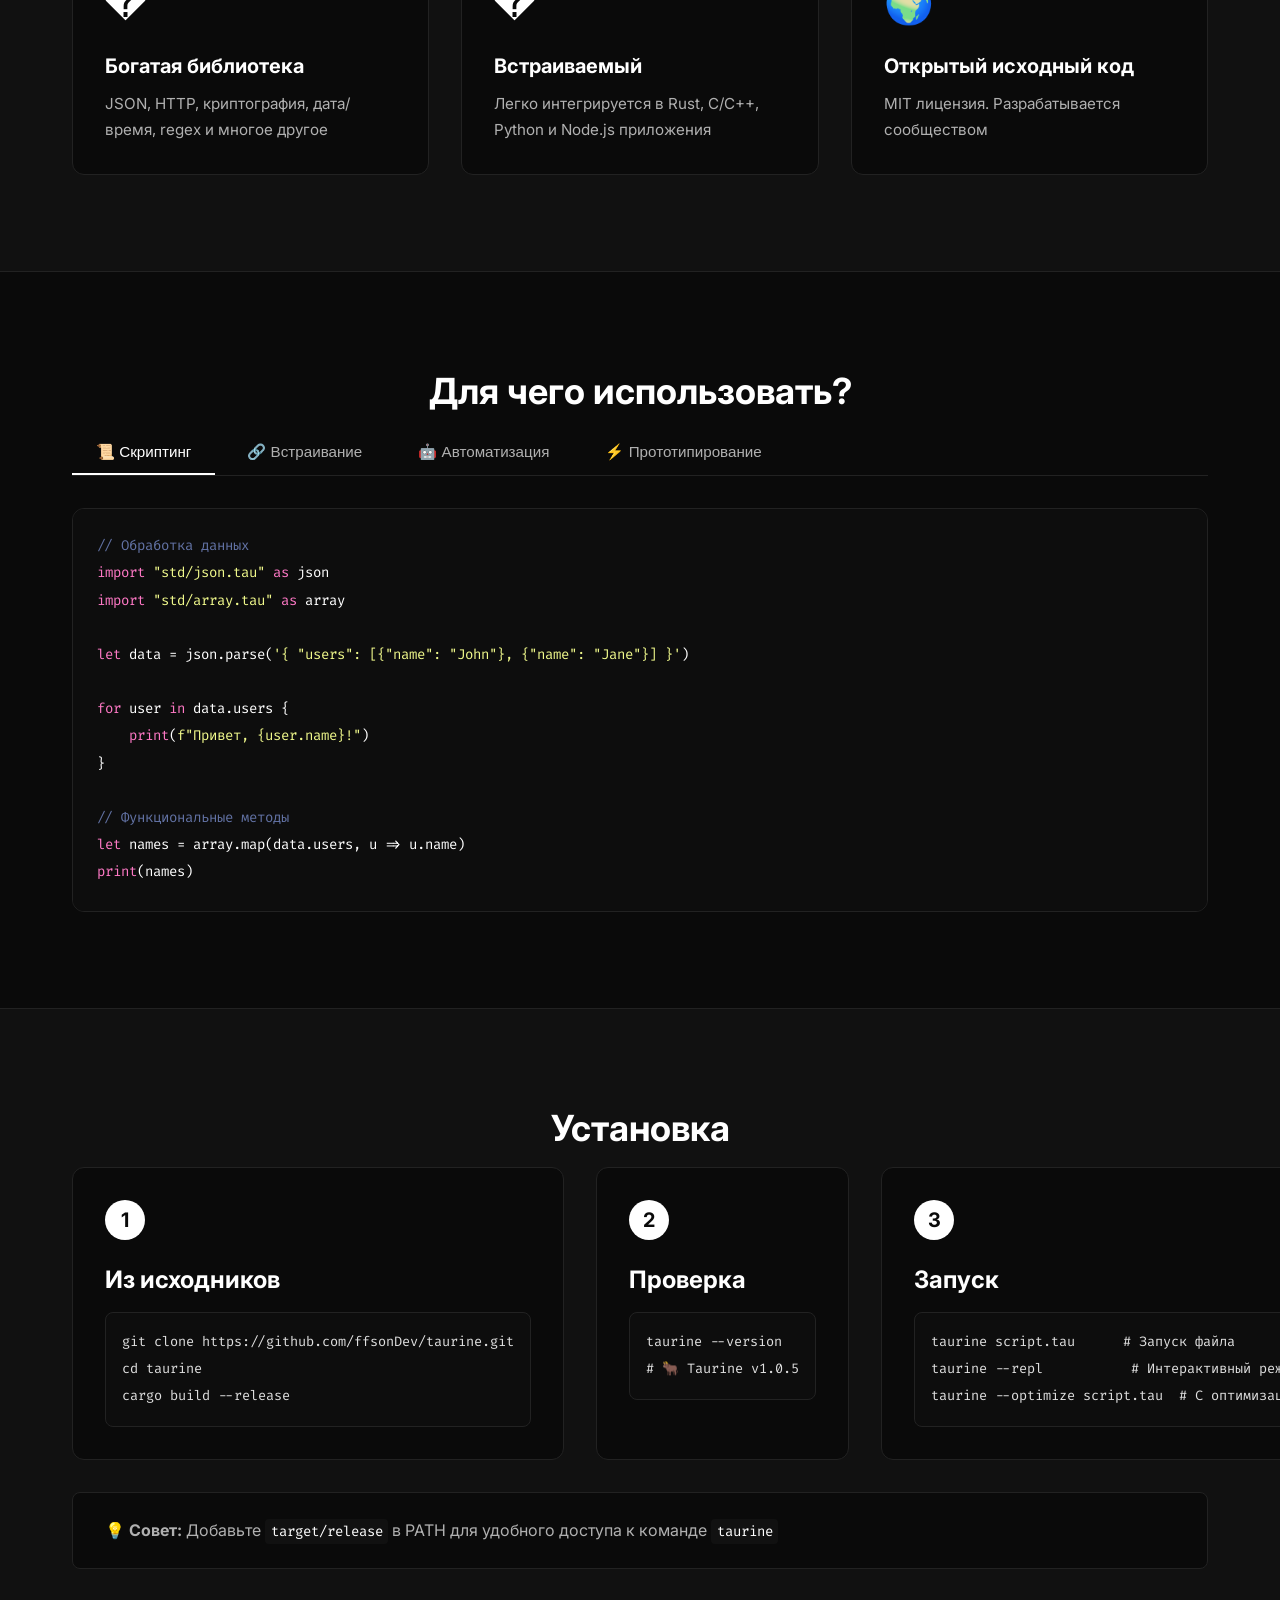
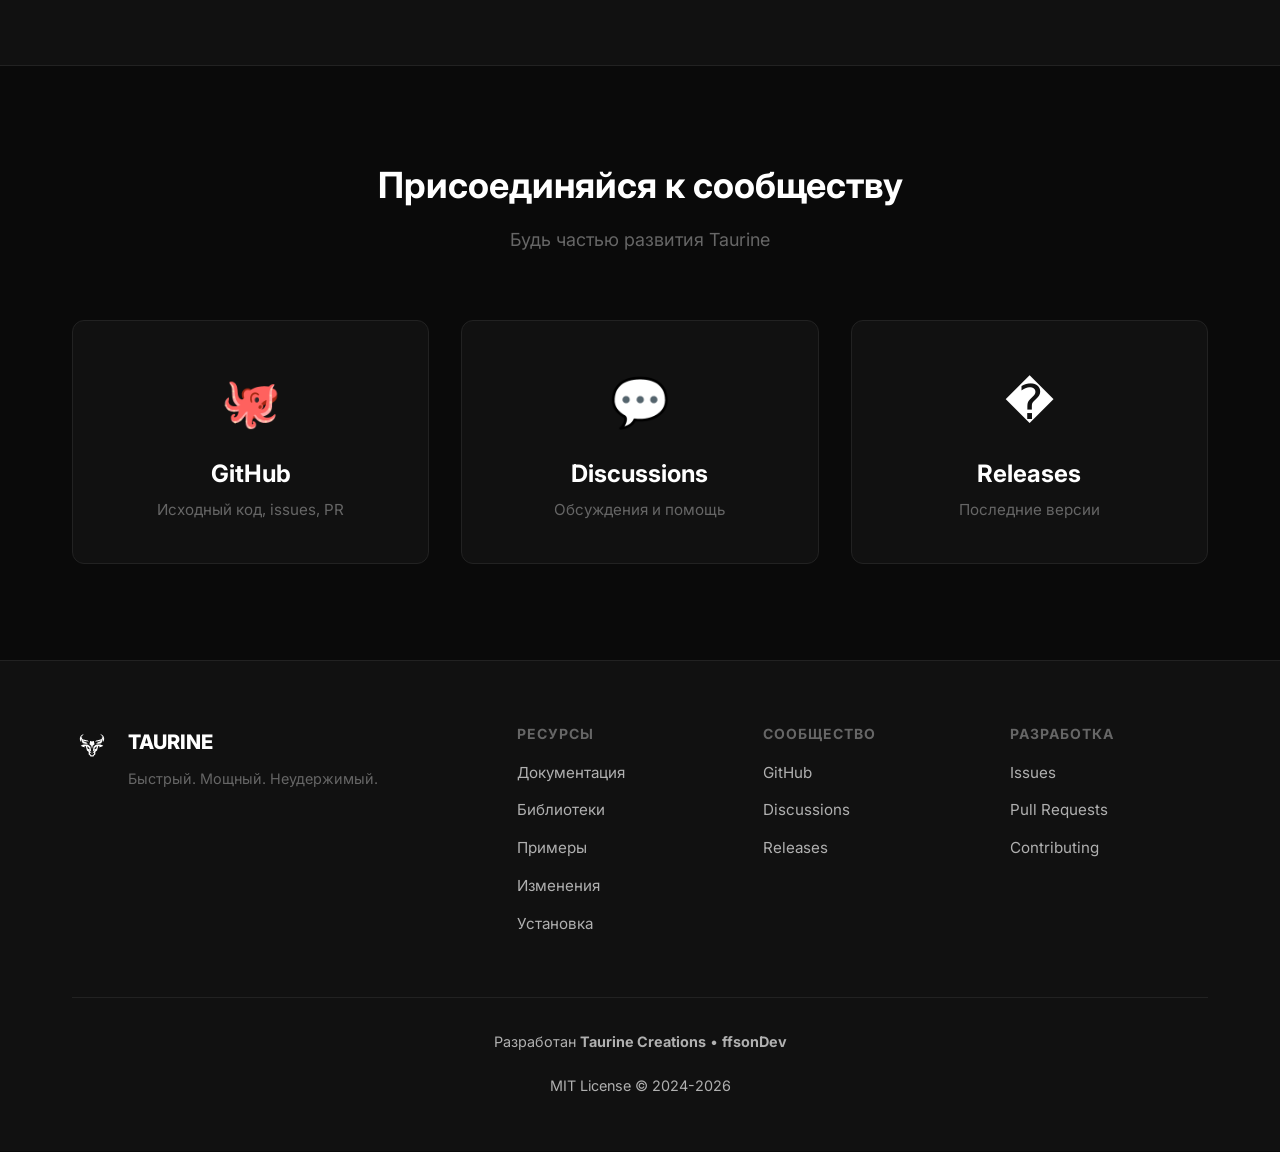
==== commit deb43f7e: "Website update" ====
--- a/index.html
+++ b/index.html
@@ -23,6 +23,7 @@
                 <li><a href="docs/index.html">Документация</a></li>
                 <li><a href="packages/index.html">Библиотеки</a></li>
                 <li><a href="examples/index.html">Примеры</a></li>
+                <li><a href="changelog.html">Изменения</a></li>
                 <li><a href="https://github.com/ffsonDev/taurine" target="_blank">GitHub</a></li>
             </ul>
         </div>
@@ -48,7 +49,7 @@
 
                 <div class="hero-stats">
                     <div class="stat">
-                        <span class="stat-value">v1.0</span>
+                        <span class="stat-value">v1.0.5</span>
                         <span class="stat-label">Версия</span>
                     </div>
                     <div class="stat">
@@ -257,7 +258,7 @@
                     <h3>Проверка</h3>
                     <div class="code-block">
                         <pre><code>taurine --version
-# 🐂 Taurine v1.0.0</code></pre>
+# 🐂 Taurine v1.0.5</code></pre>
                     </div>
                 </div>
 
@@ -323,6 +324,7 @@
                     <a href="docs/index.html">Документация</a>
                     <a href="packages/index.html">Библиотеки</a>
                     <a href="examples/index.html">Примеры</a>
+                    <a href="changelog.html">Изменения</a>
                     <a href="#install">Установка</a>
                 </div>
 
--- a/assets/css/style.css
+++ b/assets/css/style.css
@@ -944,6 +944,125 @@
 .mobile-sidebar-toggle:hover {
     background: var(--bg-tertiary);
     border-color: var(--text-muted);
+}
+
+/* Changelog Styles */
+.changelog-version {
+    background: var(--bg-secondary);
+    border: 1px solid var(--border-color);
+    border-radius: 12px;
+    padding: 2rem;
+    margin-bottom: 2rem;
+}
+
+.version-header {
+    display: flex;
+    align-items: center;
+    gap: 1rem;
+    margin-bottom: 1.5rem;
+    flex-wrap: wrap;
+}
+
+.version-header h2 {
+    margin: 0;
+    font-size: 1.75rem;
+}
+
+.version-date {
+    color: var(--text-muted);
+    font-size: 0.9rem;
+    font-weight: 500;
+}
+
+.version-badge {
+    background: var(--accent);
+    color: var(--bg-primary);
+    padding: 0.25rem 0.75rem;
+    border-radius: 20px;
+    font-size: 0.75rem;
+    font-weight: 700;
+    text-transform: uppercase;
+    letter-spacing: 0.5px;
+}
+
+.version-content h3 {
+    font-size: 1.125rem;
+    margin-top: 1.5rem;
+    margin-bottom: 0.75rem;
+    display: flex;
+    align-items: center;
+    gap: 0.5rem;
+}
+
+.version-content h3:first-child {
+    margin-top: 0;
+}
+
+.version-content ul {
+    list-style: none;
+    padding-left: 0;
+    margin: 0;
+}
+
+.version-content li {
+    position: relative;
+    padding-left: 1.5rem;
+    margin-bottom: 0.5rem;
+    color: var(--text-secondary);
+    line-height: 1.6;
+}
+
+.version-content li::before {
+    content: "•";
+    position: absolute;
+    left: 0;
+    color: var(--text-muted);
+    font-size: 1.25rem;
+    line-height: 1.4;
+}
+
+.version-content li code {
+    background: var(--bg-tertiary);
+    padding: 0.125rem 0.375rem;
+    border-radius: 4px;
+    font-size: 0.85em;
+}
+
+.older-versions-list {
+    list-style: none !important;
+    padding-left: 0 !important;
+}
+
+.older-versions-list li {
+    padding-left: 0 !important;
+    margin-bottom: 1rem !important;
+}
+
+.older-versions-list li::before {
+    display: none !important;
+}
+
+.older-versions-list strong {
+    color: var(--text-primary);
+    font-size: 1rem;
+}
+
+@media (max-width: 768px) {
+    .changelog-version {
+        padding: 1.5rem;
+    }
+
+    .version-header h2 {
+        font-size: 1.5rem;
+    }
+
+    .version-content h3 {
+        font-size: 1rem;
+    }
+
+    .version-content li {
+        font-size: 0.9rem;
+    }
 }
 
 @media (max-width: 768px) {
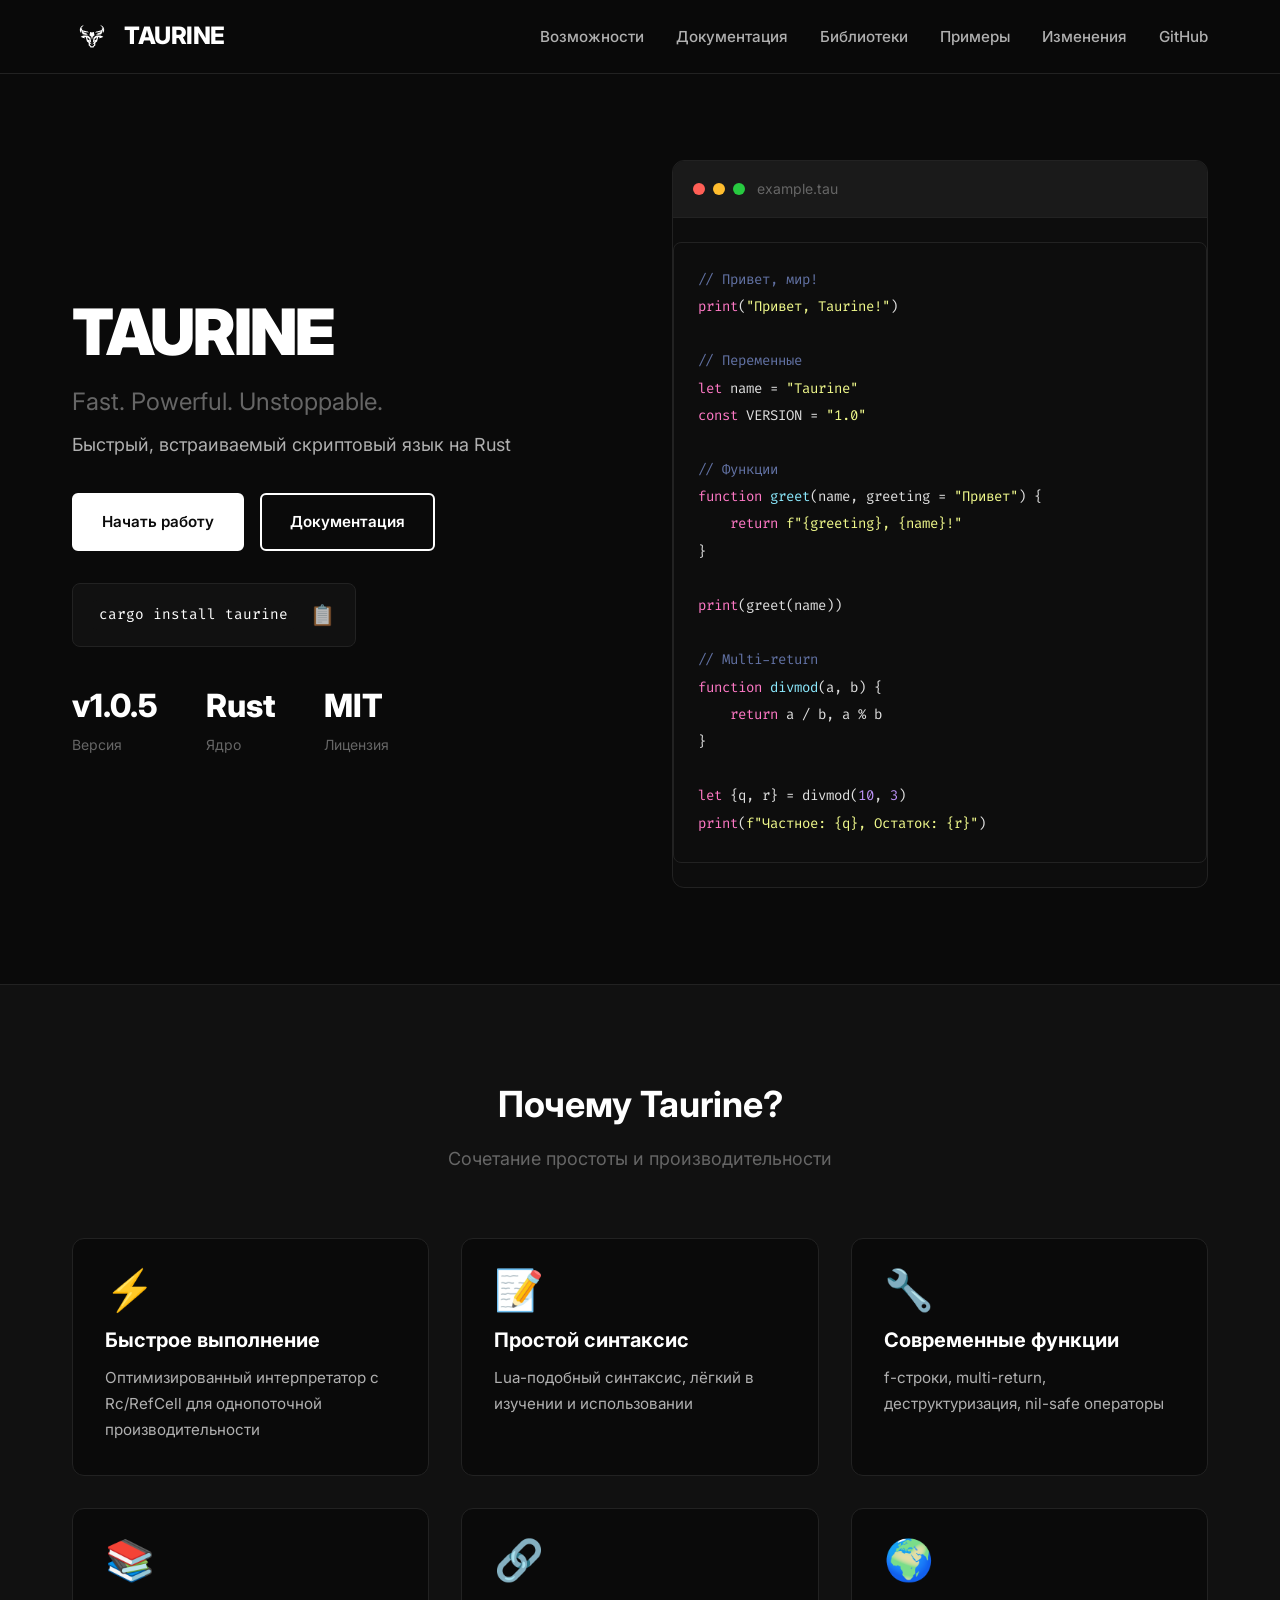
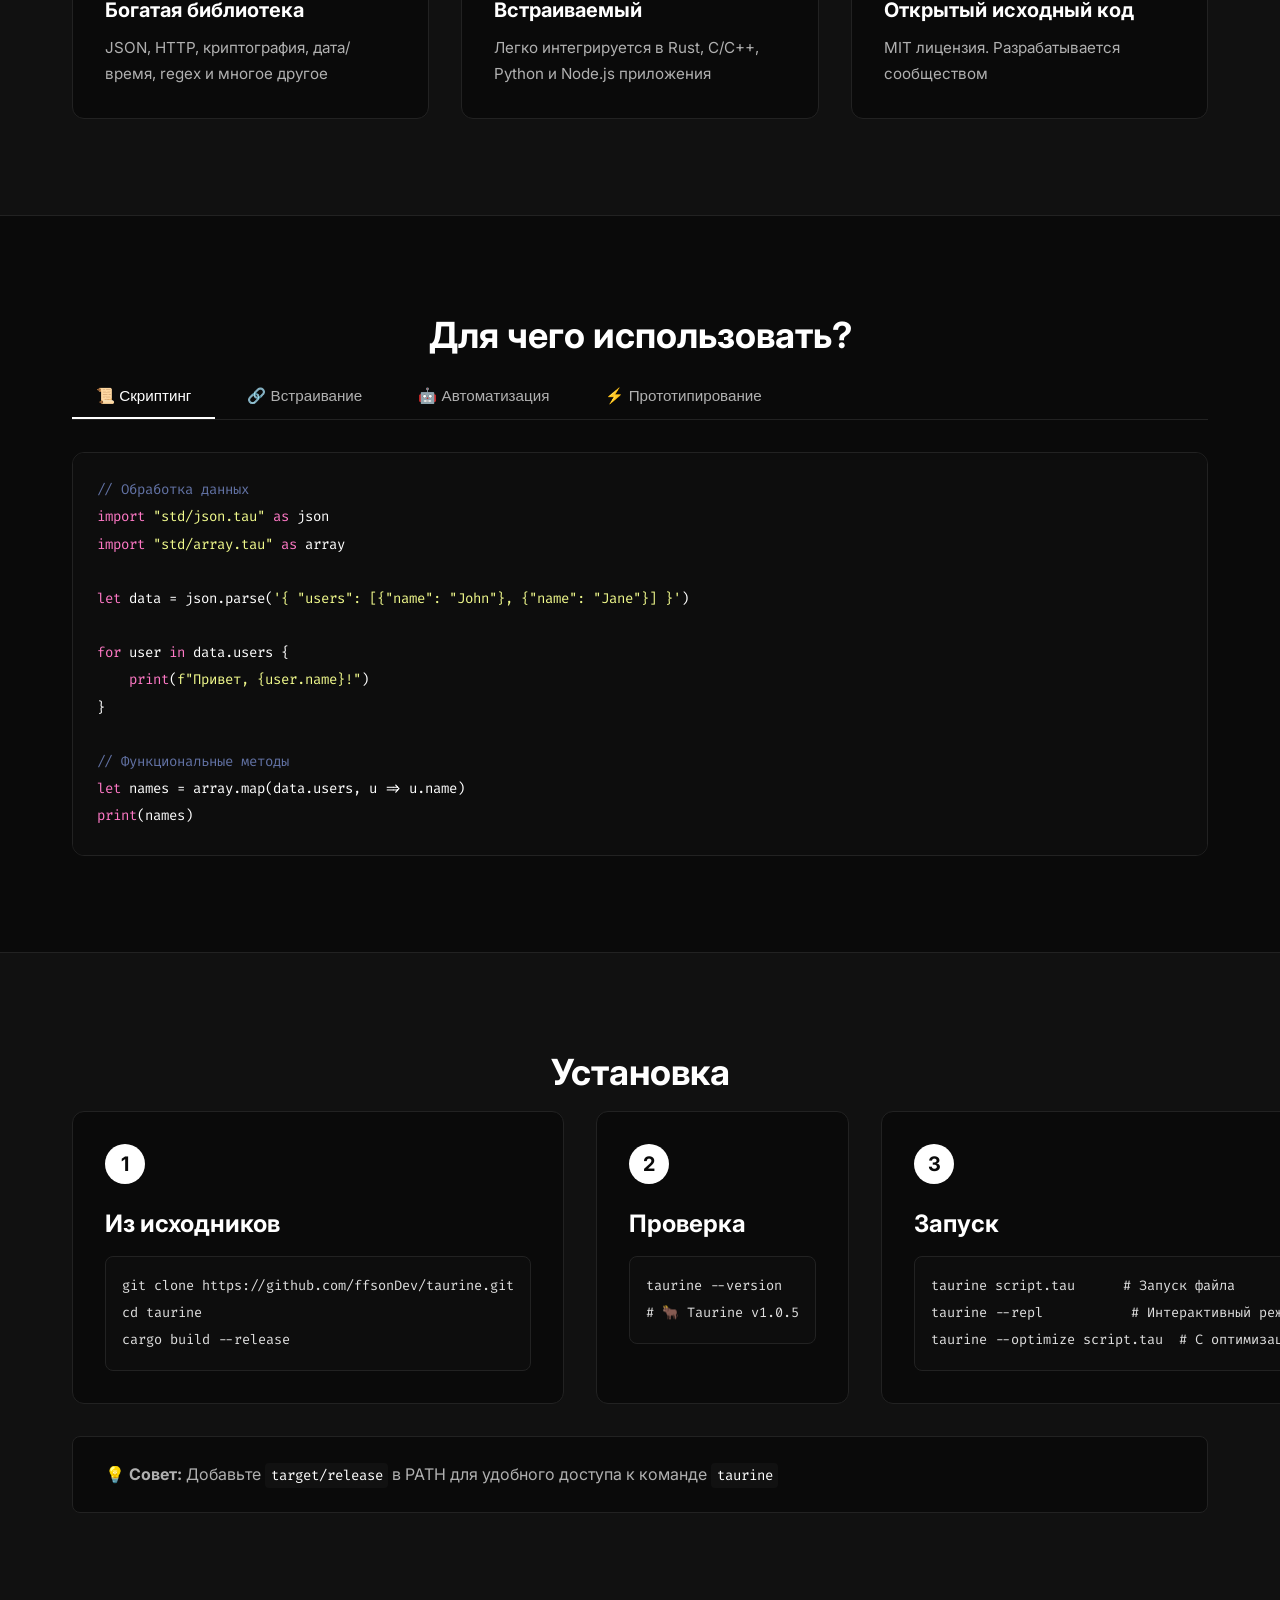
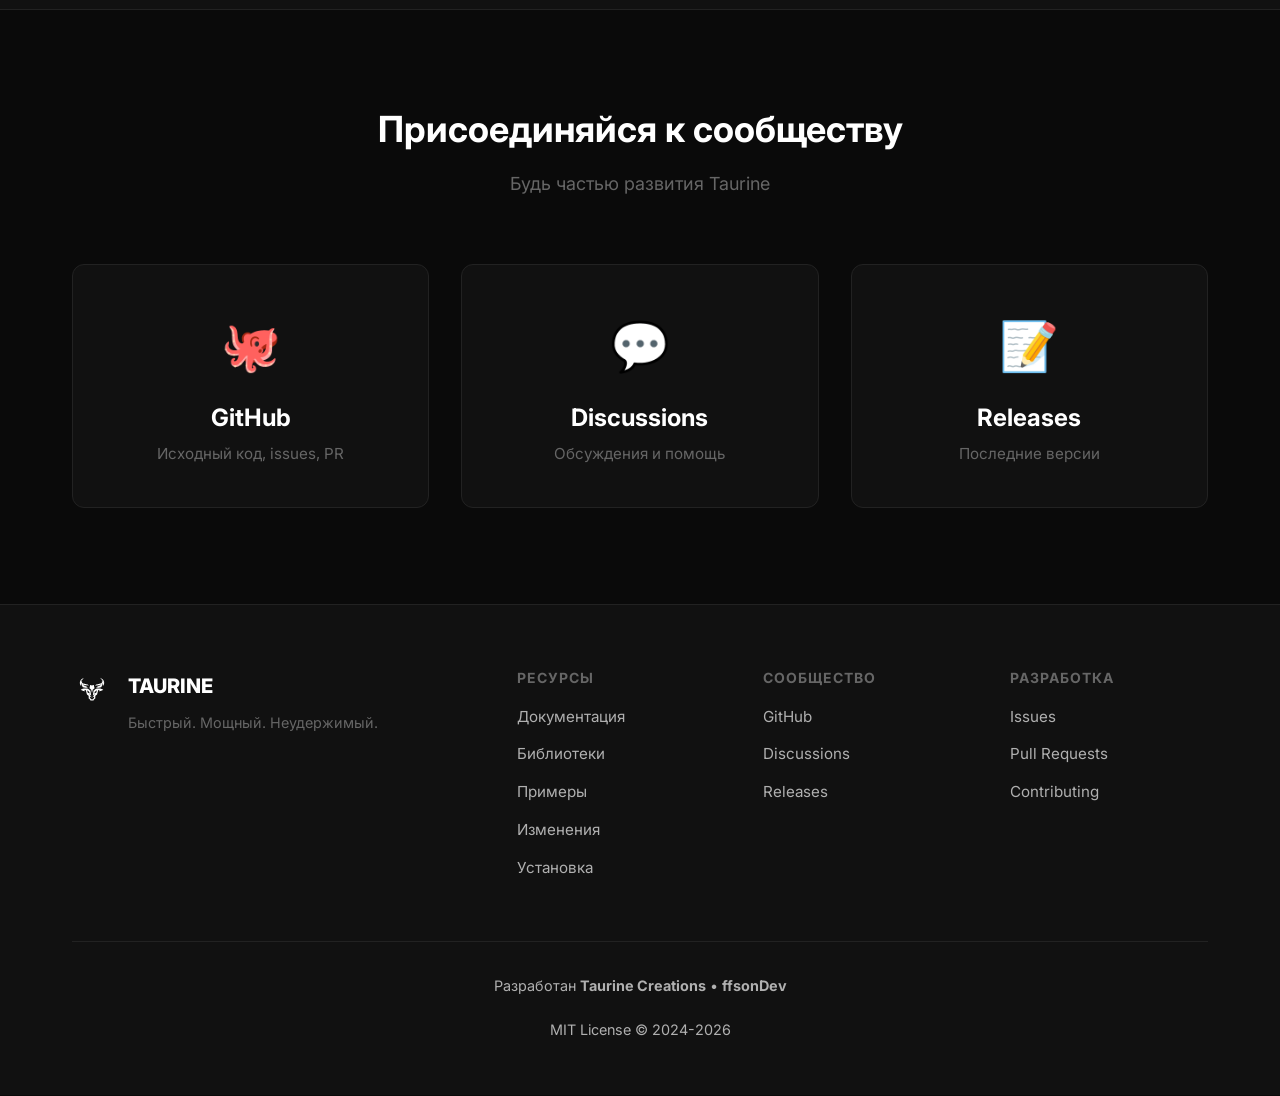
==== commit 7629ea38: "fix utf-8." ====
--- a/index.html
+++ b/index.html
@@ -1,4 +1,4 @@
-<!DOCTYPE html>
+﻿<!DOCTYPE html>
 <html lang="ru">
 <head>
     <meta charset="UTF-8">
@@ -111,7 +111,7 @@
                 </div>
 
                 <div class="feature-card">
-                    <div class="feature-icon">�</div>
+                    <div class="feature-icon">📝</div>
                     <h3>Простой синтаксис</h3>
                     <p>Lua-подобный синтаксис, лёгкий в изучении и использовании</p>
                 </div>
@@ -123,13 +123,13 @@
                 </div>
 
                 <div class="feature-card">
-                    <div class="feature-icon">�</div>
+                    <div class="feature-icon">📚</div>
                     <h3>Богатая библиотека</h3>
                     <p>JSON, HTTP, криптография, дата/время, regex и многое другое</p>
                 </div>
 
                 <div class="feature-card">
-                    <div class="feature-icon">�</div>
+                    <div class="feature-icon">🔗</div>
                     <h3>Встраиваемый</h3>
                     <p>Легко интегрируется в Rust, C/C++, Python и Node.js приложения</p>
                 </div>
@@ -299,7 +299,7 @@
                 </a>
 
                 <a href="https://github.com/ffsonDev/taurine/releases" class="community-card" target="_blank">
-                    <div class="community-icon">�</div>
+                    <div class="community-icon">📝</div>
                     <h3>Releases</h3>
                     <p>Последние версии</p>
                 </a>
@@ -353,3 +353,4 @@
     <script src="assets/js/main.js"></script>
 </body>
 </html>
+
--- a/assets/css/style.css
+++ b/assets/css/style.css
@@ -356,6 +356,10 @@
 .feature-icon {
     font-size: 2.5rem;
     margin-bottom: 1rem;
+    line-height: 1;
+    font-style: normal;
+    /* Ensure emoji are displayed correctly */
+    font-family: 'Apple Color Emoji', 'Segoe UI Emoji', 'Segoe UI Symbol', 'Noto Color Emoji', sans-serif;
 }
 
 .feature-card h3 {
@@ -1298,6 +1302,22 @@
         font-size: 0.75rem;
     }
 
+    .code-window {
+        font-size: 0.8rem;
+    }
+
+    .code-window pre {
+        padding: 1rem;
+        font-size: 0.75rem;
+        overflow-x: auto;
+        -webkit-overflow-scrolling: touch;
+    }
+
+    .code-window code {
+        font-size: 0.7rem;
+        min-width: 100%;
+    }
+
     /* Features */
     .features {
         padding: 4rem 0;
@@ -1326,12 +1346,26 @@
         -webkit-overflow-scrolling: touch;
         gap: 0.25rem;
         padding-bottom: 0.5rem;
+        scrollbar-width: none; /* Firefox */
+    }
+
+    .tabs::-webkit-scrollbar {
+        display: none; /* Chrome, Safari */
     }
 
     .tab-btn {
-        padding: 0.5rem 1rem;
+        padding: 0.75rem 1.25rem;
         font-size: 0.875rem;
         white-space: nowrap;
+        border-bottom-width: 3px;
+        min-height: 48px;
+        display: flex;
+        align-items: center;
+        gap: 0.5rem;
+    }
+
+    .tab-btn .tab-icon {
+        font-size: 1.25rem;
     }
 
     /* Installation */
@@ -1534,12 +1568,21 @@
         font-size: 14px;
     }
 
+    .hero {
+        padding: 6rem 0 3rem;
+    }
+
     .hero-title {
         font-size: 2rem;
+        letter-spacing: -0.5px;
     }
 
     .hero-tagline {
         font-size: 1rem;
+    }
+
+    .hero-subtitle {
+        font-size: 0.95rem;
     }
 
     /* Buttons */
@@ -1575,6 +1618,10 @@
         padding: 1.25rem;
     }
 
+    .feature-icon {
+        font-size: 2rem;
+    }
+
     /* Footer */
     .footer-brand-text .brand-name {
         font-size: 1.125rem;
@@ -1582,6 +1629,51 @@
 
     .footer-bottom p {
         font-size: 0.8rem;
+    }
+
+    /* Changelog */
+    .changelog-version {
+        padding: 1.25rem;
+    }
+
+    .version-header h2 {
+        font-size: 1.25rem;
+    }
+
+    .version-date {
+        font-size: 0.8rem;
+    }
+
+    /* Tabs on mobile */
+    .tab-btn {
+        padding: 0.625rem 1rem;
+        font-size: 0.8rem;
+    }
+}
+
+/* Extra small devices */
+@media (max-width: 360px) {
+    html {
+        font-size: 13px;
+    }
+
+    .hero-title {
+        font-size: 1.75rem;
+    }
+
+    .container {
+        padding: 0 0.75rem;
+    }
+
+    .feature-card,
+    .library-card,
+    .example-card {
+        padding: 1rem;
+    }
+
+    pre {
+        padding: 0.75rem;
+        font-size: 0.65rem;
     }
 }
 
